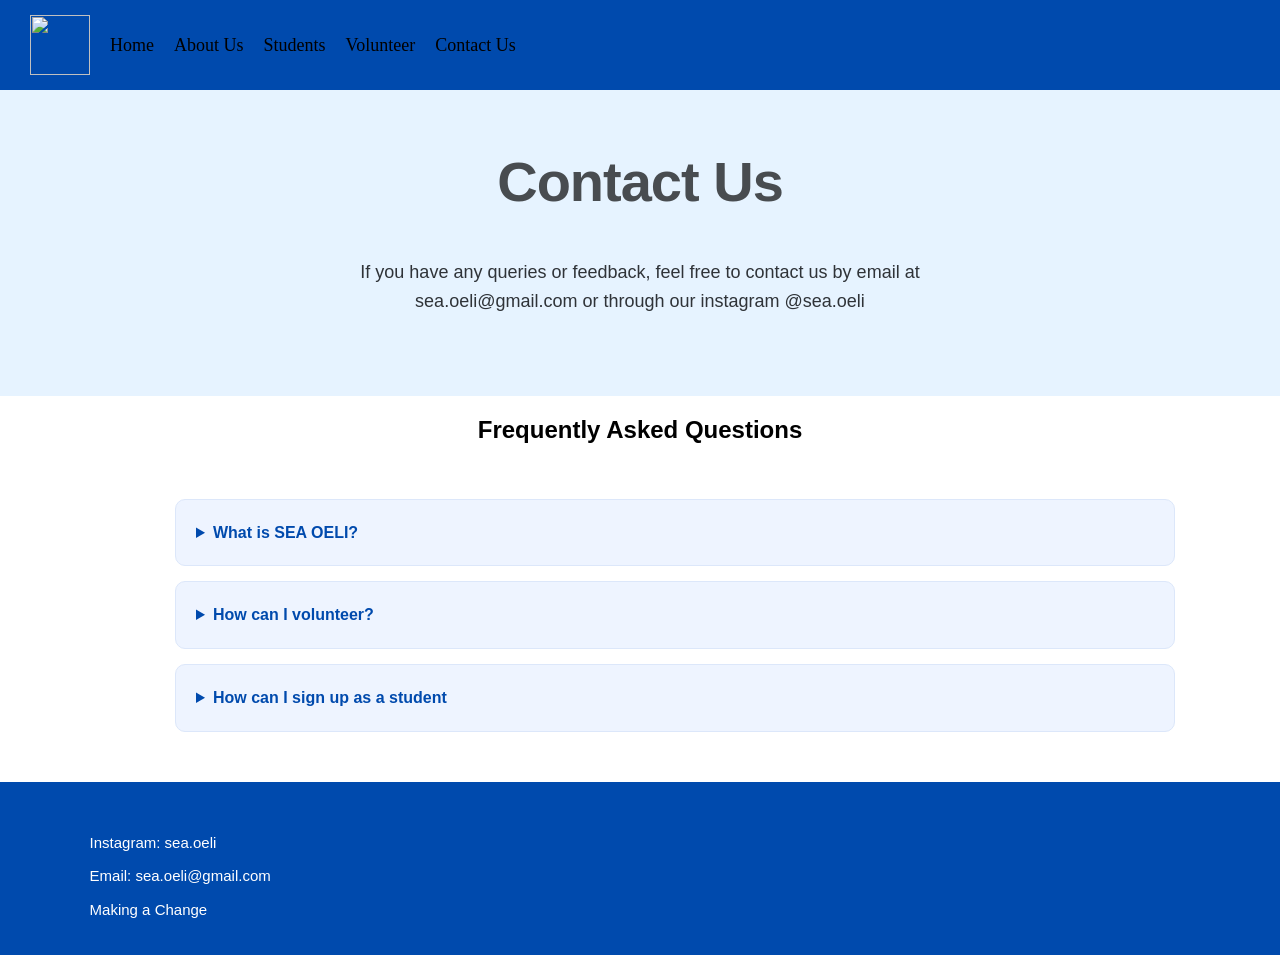
==== contact us.html @ 6359a0e2 "Add files via upload" ====
<!DOCTYPE html>
<html lang="en">
<head>
    <meta charset="UTF-8">
    <meta name="viewport" content="width=device-width, initial-scale=1.0">
    <title>Document</title>
    <link href="style.css" rel="stylesheet">
</head>
<body>

<div class="nav"> 
    <a href="index.html"><img class='logo' src="images/logo.png"></a>
    <a href="index.html">Home</a>
    <a href="about us.html">About Us</a>
    <a href="students.html">Students</a>
    <a href="volunteer.html">Volunteer</a>
    <a href='contact us.html'>Contact Us</a>
</div>

<div class="box">
<section class="sss7">
<h1>Contact Us</h1>
 <p> If you have any queries or feedback, feel free to contact us 
    by email at sea.oeli@gmail.com or through our instagram @sea.oeli</p>
</section>

<h2 style="text-align: center;">Frequently Asked Questions</h2>
<div class="faq-list">
<details class="faq-item">
            <summary>What is SEA OELI?</summary>
            <p>
                SEA OELI is a non-profit initiative focused on making
                English learning more accessible to learners
                in Southeast Asia and beyond.
            </p>
        </details>

<details class="faq-item">
            <summary>How can I volunteer?</summary>
            <p>
                Visit our <a href="volunteer.html">volunteer page</a> to learn about
                responsibilities, eligibility, and recruitment. 
            </p>
        </details>

<details class="faq-item">
            <summary>How can I sign up as a student</summary>
            <p>
                Visit our <a href="students.html">students page</a> to learn about
                how learning at SEA OELI looks like. 
            </p>
        </details>     

</div>

 </div>

 <div class="footer">
<p>Instagram: sea.oeli</p>
<p>Email: sea.oeli@gmail.com</p>
<p>Making a Change</p>
</div>
</body>
</html>
---- style.css ----
/*general*/

/*warning for incoming super messy code*/

* {
    box-sizing: border-box;
}
body{
    margin:0px;
    font-family: Arial, Helvetica, sans-serif;
}
.box{
    display: flex;   
    flex-direction: column;
    justify-content: center;

}

/*nav*/

.nav {
    display: flex;
    align-items: center;
    gap: 20px;
    padding: 15px 30px;
    background-color: #004AAD;
}

.logo {
    width: 60px;
    height: 60px;
    object-fit: contain;
    display: block;
}

.nav a{
    text-decoration: none;
    color: black;
    font-size: 18px;
    font-family: 'Times New Roman', Times, serif;
}
.nav a:hover{
    color: #FFD700;
}

/*button*/

button {
    padding: 13px 26px;
    margin: 8px;
    border: 2px solid #004AAD;
    border-radius: 6px;
    background-color: #004AAD;
    color: white;
    font-family: arial;
    font-size: 16px;
    cursor: pointer;

}
button:hover {
    background-color: #003580;
}
button a{
    text-decoration: none;
    font-size: 17px;
    color: azure;
}

/*index.html*/

.sss {
    transform: translateY(-100px);
    text-align: center;
    padding:50px;
    background-color: rgba(255, 255, 255, 0.9);
    border-radius: 20px;
    width: 80%;
    max-width: 1000px;
}


.sss-background {
    width: 100%;
    min-height: 100vh;
    background-image: url("images/background.jpg");
    background-size: cover;
    background-position: center;
    background-attachment: fixed;

    display: flex;
    justify-content: center;
    align-items: center;
}

.sss h1 {
    color: #2f3338;
    font-size: clamp(32px, 4.5vw, 56px);
    line-height: 1.15;
    letter-spacing: -1px;
    margin: 0 auto 24px;
    max-width: 800px;
}

.sss h2{
    font-size: 20px;
    color: #555;
    max-width: 650px;
    margin: 0 auto 30px;
}


.sss9 {
    background-color: #EAF1FC;
    padding: 75px;
    text-align: center;
}

.sss9 h1 {
    color:#004AAD;
    font-size: clamp(32px, 4vw, 46px);
    margin: 0 0 30px;
}

.sss9 p {
    color: black;
    font-size: 18px;
    line-height: 2.5;
    max-width: 800px;
    margin: 0 auto 50px;
}

.sss9-grid {
    display: flex;
    justify-content: center;
    align-items: center;
    flex-wrap: wrap;
    gap: 16px;
    margin: 0 auto 50px;
}

.sss9-item button {
    padding: 0;
    margin: 0 auto 35px;
    border: 2px solid #004AAD;
    border-radius: 6px;
    background-color: #004AAD;
    cursor: pointer;
    transition: 0.2s ease;
}

.sss9-item a {
    display: block;
    padding: 15px 28px;
    color: white;
    font-size: 17px;
    font-weight: 600;
    text-decoration: none;
}

.sss9-item button:hover {
    background-color:#006AAD;
    border-color:#006AAD;
    transform: translateY(-2px);
}

.sss9-item:nth-child(2) button {
    background-color: white;
    border-color: #004AAD;
}

.sss9-item:nth-child(2) a {
    color: #004AAD;
}

.sss9-item:nth-child(2) button:hover {
    background-color: #D6E5FF;
}

.card1 {
    width: 100%;
    margin: 0;
    padding: 80px max(8%, calc((100% - 1000px) / 2));
    box-sizing: border-box;

    background-color: #F5F1E8;
    border-radius: 0;
    text-align: left;
}

.card1 h1 {
    color: #004AAD;
    font-size: clamp(30px, 4vw, 44px);
    line-height: 1.2;
    margin: 0 0 24px;
}

.card1 p {
    max-width: 760px;
    font-size: 18px;
    line-height: 1.9;
    color: #3F4650;
    margin: 0 0 28px;
}


/*aboutus.html*/

.sss2 {
    transform: translateY(-50px);
    text-align: center;
    padding:20px;
    background-color: rgba(255, 255, 255, 0.9);
    border-radius: 20px;
    width: 80%;
    max-width: 600px;
}

.sss-background2 {
    width: 100%;
    min-height: 50vh;
    background-image: url("images/background2.jpg");
    background-size: cover;
    background-position: center;
    background-attachment: fixed;

    display: flex;
    justify-content: center;
    align-items: center;
}

.card2 {
    width: 80%;
    max-width: 1000px;
    margin: 35px auto;
    padding: 25px 30px;
    box-sizing: border-box;

    background-color: #F5F1E8;
    border-radius: 4px;
    border-left: 5px solid #004AAD;

    text-align: left;
    font-size: 17px;
    line-height: 1.9;
    color: #343B44;
}

.card2 h2 {
    color: #004AAD;
    font-size: 28px;
    line-height: 1.3;
    margin-top: 0;
    margin-bottom: 18px;
}


/*students.html and volunteers.html*/
/*header*/
.sss3 {
    text-align: center;
    padding: 90px 24px;
    background-color: #EEF4FF;

}
.sss3 h1 { 
    max-width: 750px;
    margin: 20px auto;
    color: #004AAD;
    font-size: clamp(36px, 5vw, 58px);
    line-height: 1.15;
}

.sss3 h4{
    color: #555;
    font-size: 20px;
}

/*cards*/

.sss4{
    background-color: rgb(224, 224, 210);

}

.sss4 h1{
color: #003580;
text-align: center;
padding: 20px;
}

.sss4-grid {
    display: grid;
    grid-template-columns: repeat(2, 1fr);
    gap: 24px;
    max-width: 1000px;
    margin: 0 auto 50px;
}

.sss4-card {
    background-color: #EEF4FF;
    padding: 30px;
    border-radius: 16px;
    border: 1px solid #DCE7FA;
    transition: transform 0.2s ease, box-shadow 0.2s ease;
}

.sss4-card:hover {
    transform: translateY(-5px);
    box-shadow: 0 8px 24px rgba(0, 74, 173, 0.12);
}

.sss4-card h3 {
    color: #004AAD;
    font-size: 21px;
    margin: 8px 0 12px;
}

.sss4-card p {
    color: #4B5563;
    font-size: 16px;
    line-height: 1.7;
    margin: 0;
}
/* students.html*/

.sss8 {
    background-color: #F5F1E8;
    padding: 75px 8%;
}

.sss8 > h1 {
    color: #004AAD;
    font-size: clamp(32px, 4vw, 44px);
    text-align: center;
    margin: 0 0 18px;
}

.sss8 > p {
    max-width: 680px;
    margin: 0 auto 40px;
    text-align: center;
    color: #505968;
    font-size: 17px;
    line-height: 1.8;
}

.sss8-grid {
    display: grid;
    grid-template-columns: repeat(3, minmax(0, 1fr));
    gap: 24px;
    max-width: 1100px;
    margin: 0 auto;
}

.sss8-card {
    background-color: #FFFFFF;
    padding: 32px;
    border: 1px solid #E0E5EC;
    border-radius: 10px;
    border-top: 4px solid #004AAD;

    transition: transform 0.2s ease,
                box-shadow 0.2s ease;
}

.sss8-card:hover {
    transform: translateY(-5px);
    box-shadow: 0 10px 25px rgba(0, 40, 100, 0.10);
}

.sss8-card h3 {
    color: #004AAD;
    font-size: 23px;
    margin: 0 0 14px;
}

.sss8-card p {
    color: #505968;
    font-size: 16px;
    line-height: 1.8;
    margin: 0;
}
/*volunteer.html*/


.sss6 {
    padding: 30px;
    padding-bottom: 60px;
    background-color: #eef3f7;
    text-align: center;
}

.sss6 h1 {
    color: #004AAD;
    font-size: 32px;
    margin-bottom: 24px;
}

.sss6 p {
    max-width: 850px;
    margin: 0 auto;
    color: #000000;
    font-size: 18px;
    line-height: 1.5;
}


/*contact us.html*/

.sss7 {
    padding: 60px;
    background-color:#e6f3ff;
}

.sss7 h1 {
    color: #484c50;
    font-size: clamp(32px, 4.5vw, 56px);
    line-height: 1.15;
    letter-spacing: -1px;
    margin: 0 auto 24px;
    max-width: 800px;
    text-align: center;

}

.sss7 p{

    padding: 20px;
    margin: 0 auto;
    max-width: 700px;
    text-align: center;
    font-size: 18px;
    color: #2f3338;
    line-height: 1.6;

}
.faq-list {
    max-width: 1000px;
    margin: 0 auto;
    padding:35px;
}

.faq-item {
    width: 1000px;
    overflow-y: auto;
    padding: 20px;
    margin-bottom: 15px;
    border: 1px solid #DCE7FA;
    border-radius: 10px;
    background-color: #EEF4FF;
    box-sizing: border-box;
}

.faq-item summary {
    color: #004AAD;
    font-weight: 600;
    cursor: pointer;
    line-height: 1.6;
    width: 100%;
    box-sizing: border-box;
    flex-shrink: 0;
}

.faq-item p {
    color: #4B5563;
    line-height: 1.7;
    margin-bottom: 0;
}

/*footer*/

.footer {
    background-color: #004AAD;
    color: white;
    padding: 40px 7% 25px;
    font-size: 15px;
    line-height: 1.7;
    text-align: left;
}

.footer p {
    margin: 8px 0;
}

.footer a {
    color: #FFFFFF;
    text-decoration: none;
    transition: color 0.2s ease;
}

.footer a:hover {
    color: #FFD700;
}
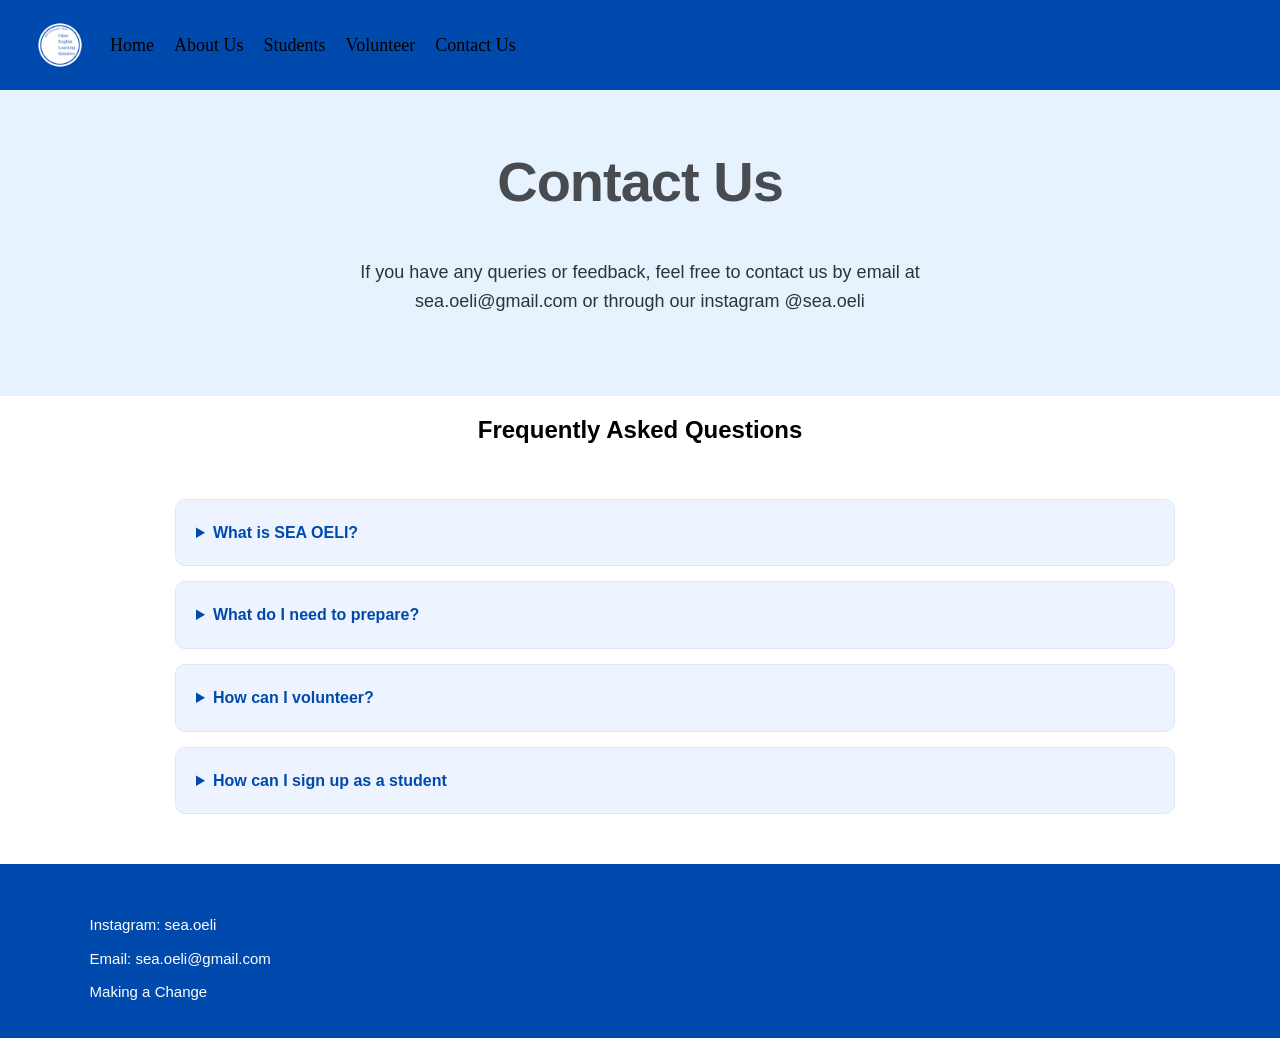
==== commit 62ac4488: "Update contact us.html" ====
--- a/contact us.html
+++ b/contact us.html
@@ -36,6 +36,14 @@
         </details>
 
 <details class="faq-item">
+      <summary>What do I need to prepare?</summary>
+      <p>
+        A stable internet connection and access to Google Classroom,
+        Google Meet, and WhatsApp.
+      </p>
+</details>
+
+<details class="faq-item">
             <summary>How can I volunteer?</summary>
             <p>
                 Visit our <a href="volunteer.html">volunteer page</a> to learn about
@@ -61,4 +69,4 @@
 <p>Making a Change</p>
 </div>
 </body>
-</html>+</html>
